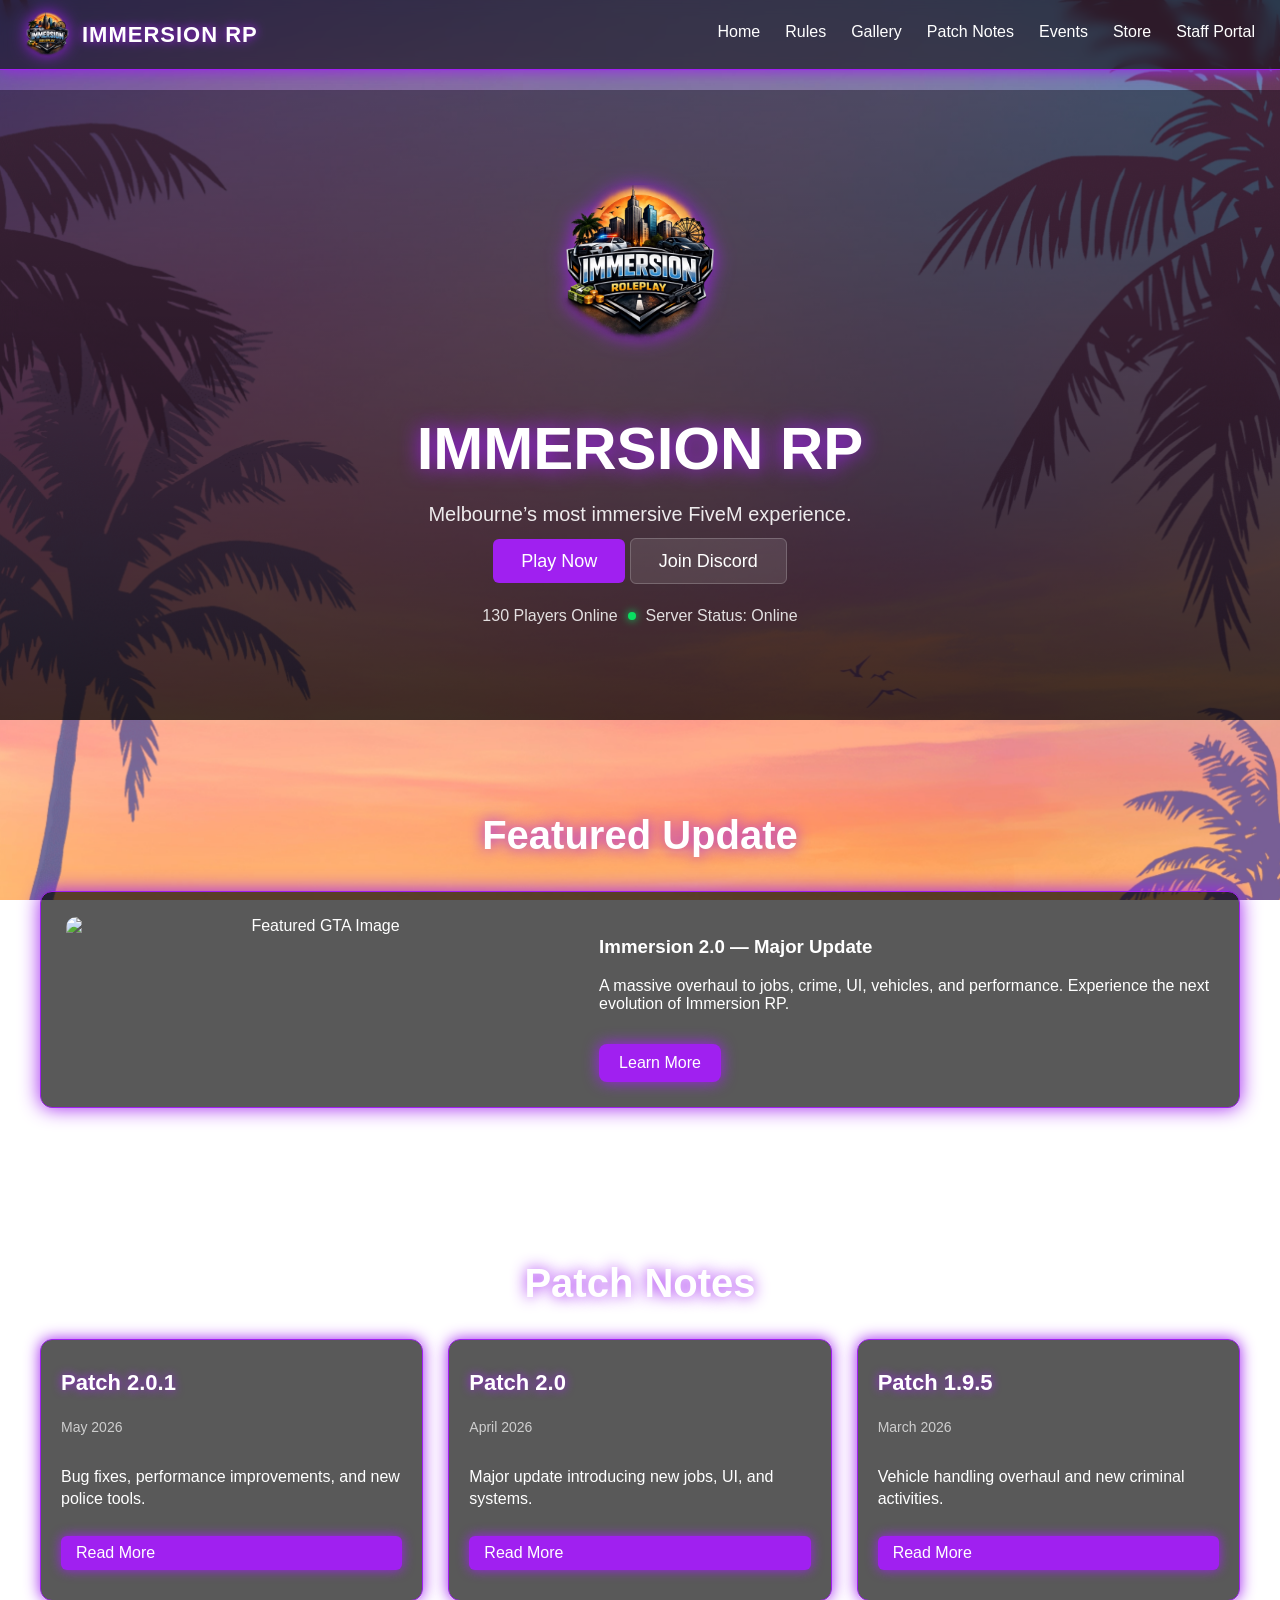
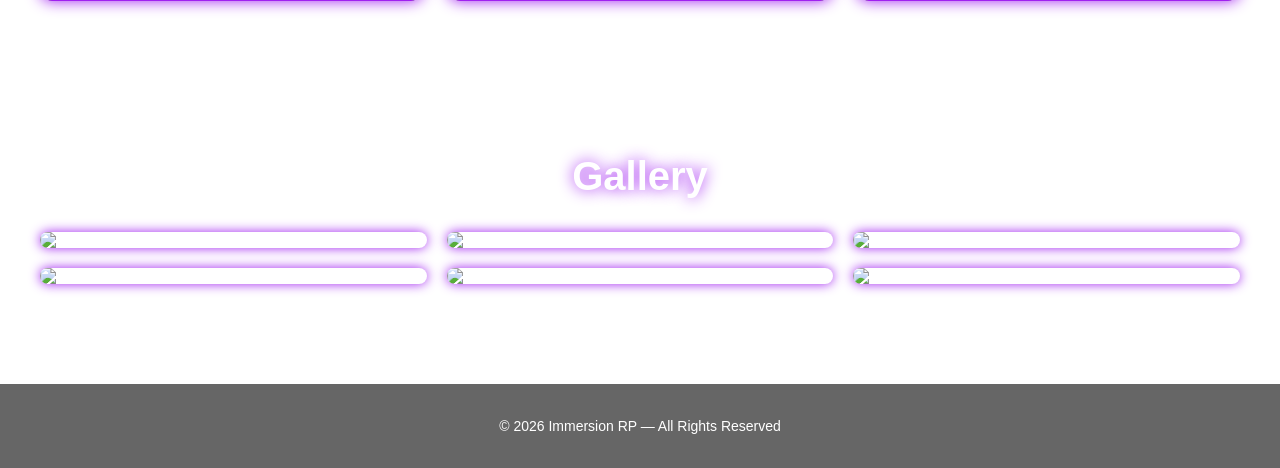
==== index.html @ 9660a522 "update" ====
<!DOCTYPE html>
<html lang="en">
<head>
  <meta charset="UTF-8">
  <title>Immersion RP</title>

  <link rel="stylesheet" href="styles/home.css">
  <script defer src="scripts/gallery.js"></script>
</head>

<body>

<!-- HEADER / NAVBAR -->
<header class="nav-header">
  <div class="nav-container">

    <div class="nav-left">
      <img src="assets/immersion-logo.png" class="nav-logo" alt="Immersion Logo">
      <span class="nav-title">IMMERSION RP</span>
    </div>

    <nav class="nav-links">
      <a href="index.html">Home</a>
      <a href="rules.html">Rules</a>
      <a href="gallery.html">Gallery</a>
      <a href="patch.html">Patch Notes</a>
      <a href="events.html">Events</a>
      <a href="store.html">Store</a>
      <a href="staff-login.html">Staff Portal</a>
    </nav>

  </div>
</header>

<!-- HERO SECTION -->
<section class="hero">
  <div class="hero-overlay"></div>

  <div class="hero-content">

    <img src="assets/immersion-logo.png" class="hero-logo" alt="Immersion Logo">

    <h1>IMMERSION RP</h1>
    <p>Melbourne’s most immersive FiveM experience.</p>

    <div class="hero-buttons">
      <a href="fivem://connect/yourserverip" class="btn-play">Play Now</a>
      <a href="https://discord.gg/yourdiscord" class="btn-discord">Join Discord</a>
    </div>

    <div class="hero-status">
      <span>130 Players Online</span>
      <span class="status-dot"></span>
      <span>Server Status: Online</span>
    </div>

  </div>
</section>

<!-- FEATURED SECTION -->
<section class="featured">
  <h2>Featured Update</h2>

  <div class="featured-box">
    <img src="https://i.imgur.com/XcQvaRJ.png" alt="Featured GTA Image">

    <div class="featured-text">
      <h3>Immersion 2.0 — Major Update</h3>
      <p>
        A massive overhaul to jobs, crime, UI, vehicles, and performance.  
        Experience the next evolution of Immersion RP.
      </p>
      <a href="#" class="btn-feature">Learn More</a>
    </div>
  </div>
</section>

<!-- PATCH NOTES -->
<section class="patch-notes">
  <h2>Patch Notes</h2>

  <div class="patch-grid">

    <div class="patch-card no-img">
      <h3>Patch 2.0.1</h3>
      <p class="date">May 2026</p>
      <p>Bug fixes, performance improvements, and new police tools.</p>
      <a href="#" class="btn-small">Read More</a>
    </div>

    <div class="patch-card no-img">
      <h3>Patch 2.0</h3>
      <p class="date">April 2026</p>
      <p>Major update introducing new jobs, UI, and systems.</p>
      <a href="#" class="btn-small">Read More</a>
    </div>

    <div class="patch-card no-img">
      <h3>Patch 1.9.5</h3>
      <p class="date">March 2026</p>
      <p>Vehicle handling overhaul and new criminal activities.</p>
      <a href="#" class="btn-small">Read More</a>
    </div>

  </div>
</section>

<!-- GALLERY -->
<section class="gallery">
  <h2>Gallery</h2>

  <div class="gallery-grid">
    <img src="https://i.imgur.com/wiGGPPd.jpeg" class="gallery-img">
    <img src="https://i.imgur.com/JMIYjAn.png" class="gallery-img">
    <img src="https://i.imgur.com/qbLDNS4.png" class="gallery-img">
    <img src="https://i.imgur.com/HSW7spc.png" class="gallery-img">
    <img src="https://i.imgur.com/SsV1N8I.png" class="gallery-img">
    <img src="https://i.imgur.com/UyNU7RH.png" class="gallery-img">
  </div>
</section>

<!-- LIGHTBOX -->
<div id="lightbox">
  <img id="lightbox-img">
</div>

<!-- FOOTER -->
<footer>
  <p>© 2026 Immersion RP — All Rights Reserved</p>
</footer>

</body>
</html>
---- styles/home.css ----
/* GLOBAL */
body {
  margin: 0;
  padding: 0;
  font-family: 'Outfit', sans-serif;
  color: white;
  background: url('/assets/gta-palm-bg.jpg') center/cover no-repeat fixed;
}

/* NAVBAR / HEADER */
.nav-header {
  width: 100%;
  position: fixed;
  top: 0;
  left: 0;
  z-index: 999;
  background: rgba(0, 0, 0, 0.55);
  backdrop-filter: blur(6px);
  border-bottom: 1px solid #a020f0;
  box-shadow: 0 0 15px #a020f0;
}

.nav-container {
  max-width: 1400px;
  margin: 0 auto;
  padding: 12px 25px;
  display: flex;
  justify-content: space-between;
  align-items: center;
}

.nav-left {
  display: flex;
  align-items: center;
  gap: 12px;
}

.nav-logo {
  width: 45px;
  height: 45px;
  filter: drop-shadow(0 0 8px #a020f0);
}

.nav-title {
  font-size: 22px;
  font-weight: 600;
  letter-spacing: 1px;
  text-shadow: 0 0 10px #a020f0;
}

.nav-links {
  display: flex;
  gap: 25px;
}

.nav-links a {
  color: white;
  text-decoration: none;
  font-size: 16px;
  transition: 0.25s;
  padding-bottom: 3px;
  border-bottom: 2px solid transparent;
}

.nav-links a:hover {
  color: #ff2bd8;
  border-bottom: 2px solid #ff2bd8;
  text-shadow: 0 0 10px #ff2bd8;
}

/* HERO SECTION — CLEAN SMALL VERSION */
.hero {
  position: relative;
  height: 70vh;
  display: flex;
  justify-content: center;
  align-items: center;
  text-align: center;
  margin-top: 90px;
  overflow: hidden;
}

.hero-overlay {
  position: absolute;
  top: 0;
  left: 0;
  width: 100%;
  height: 100%;
  background: linear-gradient(
    to bottom,
    rgba(0,0,0,0.4),
    rgba(0,0,0,0.75)
  );
  z-index: 1;
}

.hero-content {
  position: relative;
  z-index: 2;
}

.hero-logo {
  width: 160px;
  margin-bottom: 15px;
  filter: drop-shadow(0 0 10px #a020f0);
}

.hero-content h1 {
  font-size: 60px;
  font-weight: 700;
  margin-bottom: 10px;
  text-shadow: 0 0 20px #a020f0;
}

.hero-content p {
  font-size: 20px;
  opacity: 0.9;
  margin-bottom: 25px;
}

/* CLEAN BUTTONS */
.btn-play,
.btn-discord {
  padding: 12px 28px;
  font-size: 18px;
  border-radius: 6px;
  text-decoration: none;
  transition: 0.25s;
}

/* Purple play button */
.btn-play {
  background: #a020f0;
  color: white;
}

.btn-play:hover {
  background: #ff2bd8;
}

/* Transparent Discord button */
.btn-discord {
  background: rgba(255,255,255,0.1);
  color: white;
  border: 1px solid rgba(255,255,255,0.2);
}

.btn-discord:hover {
  background: rgba(255,255,255,0.2);
}

/* STATUS BAR — CLEAN */
.hero-status {
  margin-top: 35px;
  font-size: 16px;
  opacity: 0.85;
  display: flex;
  justify-content: center;
  align-items: center;
  gap: 10px;
}

.status-dot {
  width: 8px;
  height: 8px;
  background: #00ff6a;
  border-radius: 50%;
  box-shadow: 0 0 8px #00ff6a;
}

/* FEATURED SECTION */
.featured {
  padding: 60px 40px;
  text-align: center;
}

.featured h2 {
  font-size: 40px;
  text-shadow: 0 0 15px #a020f0;
}

.featured-box {
  margin-top: 30px;
  display: flex;
  gap: 30px;
  background: rgba(0,0,0,0.65);
  border: 1px solid #a020f0;
  border-radius: 12px;
  padding: 25px;
  box-shadow: 0 0 20px #a020f0;
}

.featured-box img {
  width: 45%;
  border-radius: 10px;
}

.featured-text {
  text-align: left;
  width: 55%;
}

.btn-feature {
  display: inline-block;
  margin-top: 15px;
  padding: 10px 20px;
  background: #a020f0;
  border-radius: 8px;
  text-decoration: none;
  color: white;
  box-shadow: 0 0 15px #a020f0;
  transition: 0.25s;
}

.btn-feature:hover {
  background: #ff2bd8;
  box-shadow: 0 0 25px #ff2bd8;
}

/* PATCH NOTES */
.patch-notes {
  padding: 60px 40px;
  text-align: center;
}

.patch-notes h2 {
  font-size: 40px;
  text-shadow: 0 0 15px #a020f0;
}

.patch-grid {
  margin-top: 30px;
  display: grid;
  grid-template-columns: repeat(3, 1fr);
  gap: 25px;
}

.patch-card {
  background: rgba(0,0,0,0.65);
  border: 1px solid #a020f0;
  border-radius: 12px;
  padding: 30px 20px;
  box-shadow: 0 0 15px #a020f0;
  transition: 0.25s;
  display: flex;
  flex-direction: column;
  justify-content: center;
  text-align: left;
}

.patch-card:hover {
  transform: translateY(-6px);
  box-shadow: 0 0 25px #ff2bd8;
}

.patch-card h3 {
  margin-top: 0;
  margin-bottom: 8px;
  font-size: 22px;
  text-shadow: 0 0 10px #a020f0;
}

.patch-card .date {
  opacity: 0.7;
  font-size: 14px;
  margin-bottom: 12px;
}

.patch-card p {
  margin-bottom: 15px;
  line-height: 1.4;
}

.btn-small {
  display: inline-block;
  margin-top: 10px;
  padding: 8px 15px;
  background: #a020f0;
  border-radius: 6px;
  text-decoration: none;
  color: white;
  box-shadow: 0 0 12px #a020f0;
  transition: 0.25s;
}

.btn-small:hover {
  background: #ff2bd8;
  box-shadow: 0 0 20px #ff2bd8;
}

/* GALLERY */
.gallery {
  padding: 60px 40px;
  text-align: center;
}

.gallery h2 {
  font-size: 40px;
  text-shadow: 0 0 15px #a020f0;
}

.gallery-grid {
  margin-top: 30px;
  display: grid;
  grid-template-columns: repeat(3, 1fr);
  gap: 20px;
}

.gallery-img {
  width: 100%;
  border-radius: 10px;
  cursor: pointer;
  transition: 0.25s;
  box-shadow: 0 0 12px #a020f0;
}

.gallery-img:hover {
  transform: scale(1.03);
  box-shadow: 0 0 25px #ff2bd8;
}

/* LIGHTBOX */
#lightbox {
  position: fixed;
  top: 0;
  left: 0;
  width: 100%;
  height: 100%;
  background: rgba(0,0,0,0.85);
  display: none;
  justify-content: center;
  align-items: center;
}

#lightbox-img {
  max-width: 90%;
  max-height: 90%;
  border-radius: 10px;
  box-shadow: 0 0 25px #a020f0;
}

/* FOOTER */
footer {
  text-align: center;
  padding: 20px;
  background: rgba(0,0,0,0.75);
  margin-top: 40px;
  font-size: 14px;
  opacity: 0.8;
}
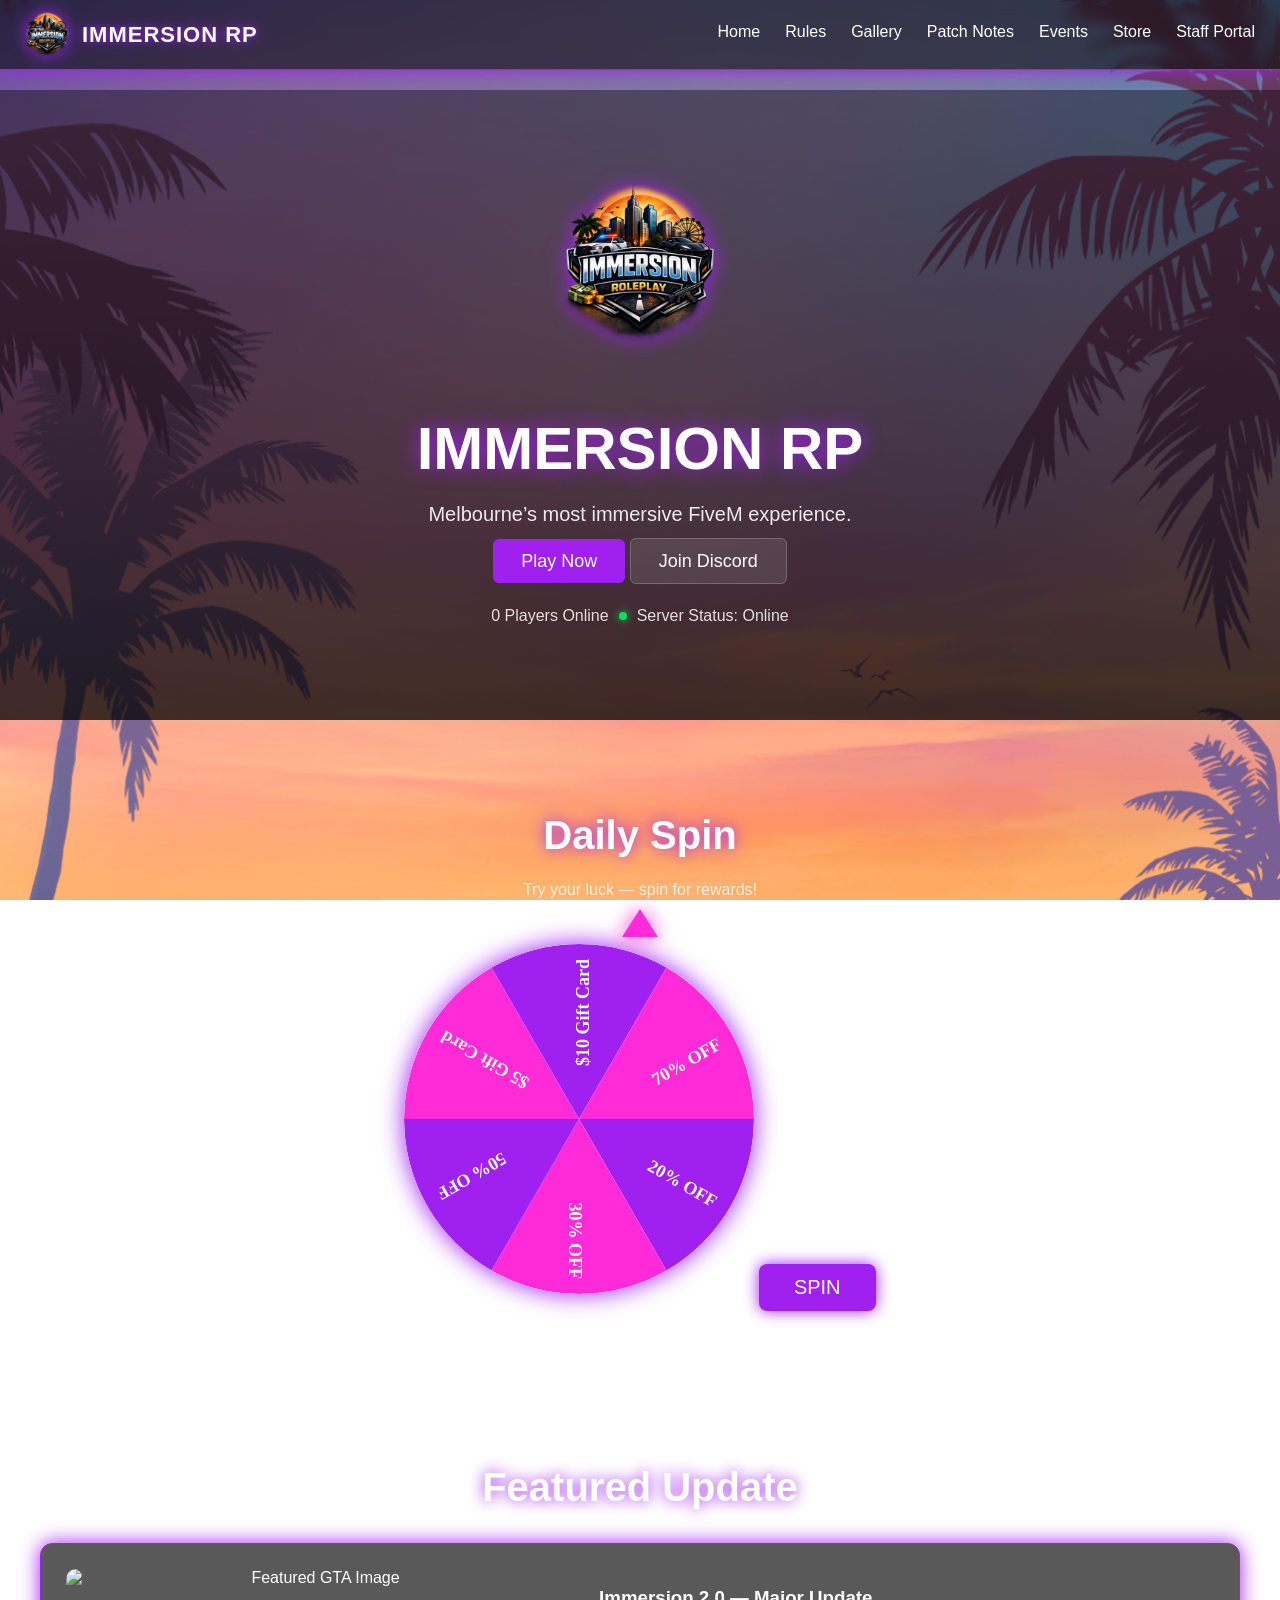
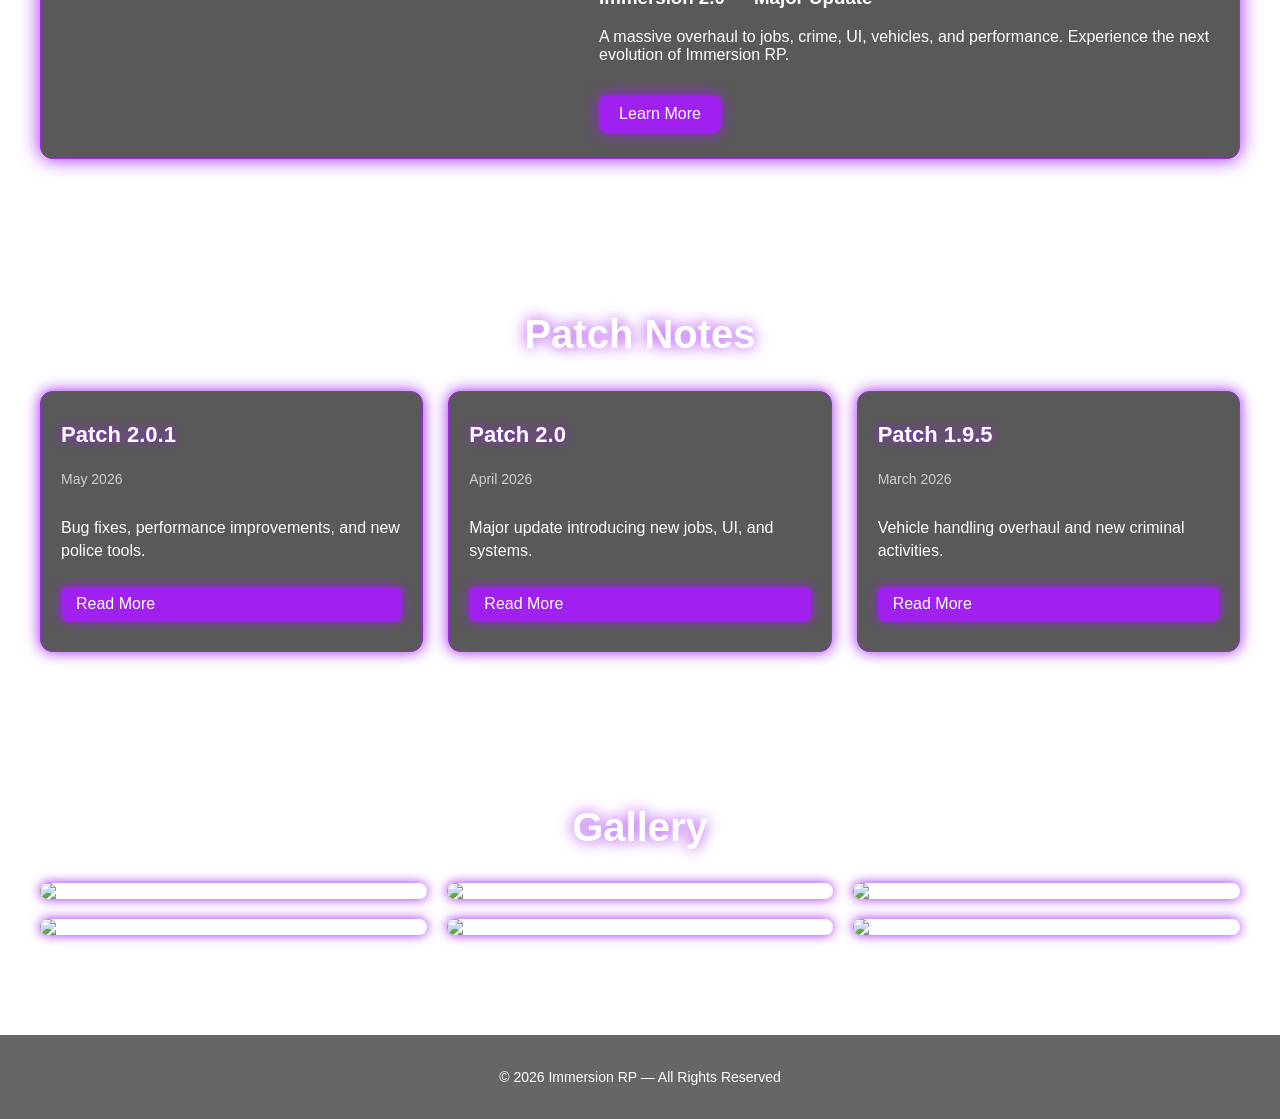
==== commit 9bc61e2b: "update" ====
--- a/index.html
+++ b/index.html
@@ -6,6 +6,7 @@
 
   <link rel="stylesheet" href="styles/home.css">
   <script defer src="scripts/gallery.js"></script>
+  <script defer src="scripts/spin.js"></script>
 </head>
 
 <body>
@@ -49,11 +50,25 @@
     </div>
 
     <div class="hero-status">
-      <span>130 Players Online</span>
+      <span>0 Players Online</span>
       <span class="status-dot"></span>
       <span>Server Status: Online</span>
     </div>
 
+  </div>
+</section>
+
+<!-- DAILY SPIN PREVIEW SECTION -->
+<section class="spin-preview">
+  <h2>Daily Spin</h2>
+  <p class="spin-sub">Try your luck — spin for rewards!</p>
+
+  <div class="spin-wrapper">
+    <div class="spin-pointer"></div>
+
+    <canvas id="spinWheel" width="350" height="350"></canvas>
+
+    <button id="spinButton" class="spin-btn">SPIN</button>
   </div>
 </section>
 
--- a/styles/home.css
+++ b/styles/home.css
@@ -168,6 +168,65 @@
   box-shadow: 0 0 8px #00ff6a;
 }
 
+/* DAILY SPIN PREVIEW */
+.spin-preview {
+  padding: 60px 40px;
+  text-align: center;
+}
+
+.spin-preview h2 {
+  font-size: 40px;
+  text-shadow: 0 0 15px #a020f0;
+}
+
+.spin-sub {
+  opacity: 0.8;
+  margin-top: -10px;
+  margin-bottom: 25px;
+}
+
+.spin-wrapper {
+  position: relative;
+  display: inline-block;
+  margin-top: 20px;
+}
+
+#spinWheel {
+  border-radius: 50%;
+  box-shadow: 0 0 25px #a020f0;
+}
+
+.spin-pointer {
+  width: 0;
+  height: 0;
+  border-left: 18px solid transparent;
+  border-right: 18px solid transparent;
+  border-bottom: 28px solid #ff2bd8;
+  position: absolute;
+  top: -35px;
+  left: 50%;
+  transform: translateX(-50%);
+  filter: drop-shadow(0 0 10px #ff2bd8);
+}
+
+.spin-btn {
+  margin-top: 20px;
+  padding: 12px 35px;
+  font-size: 20px;
+  background: #a020f0;
+  color: white;
+  border: none;
+  border-radius: 8px;
+  cursor: pointer;
+  transition: 0.25s;
+  box-shadow: 0 0 15px #a020f0;
+}
+
+.spin-btn:hover {
+  background: #ff2bd8;
+  box-shadow: 0 0 25px #ff2bd8;
+}
+
 /* FEATURED SECTION */
 .featured {
   padding: 60px 40px;
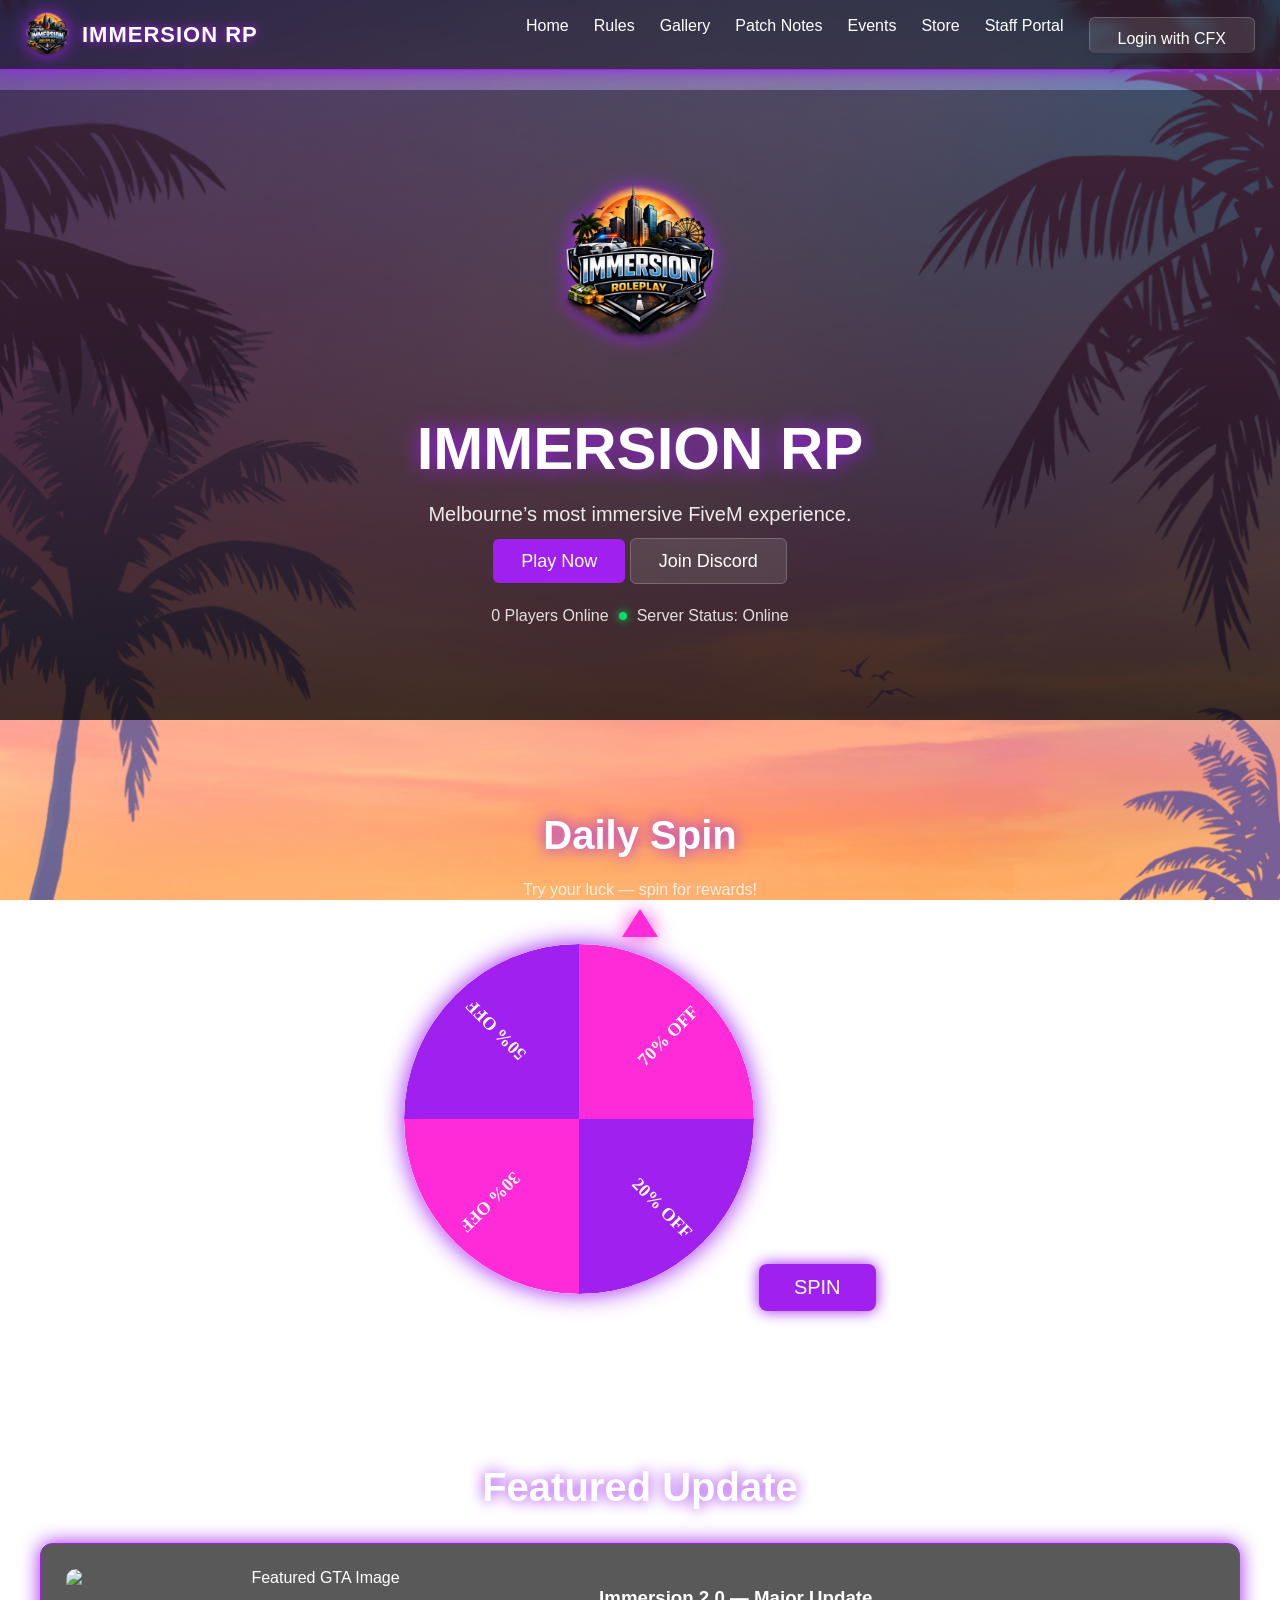
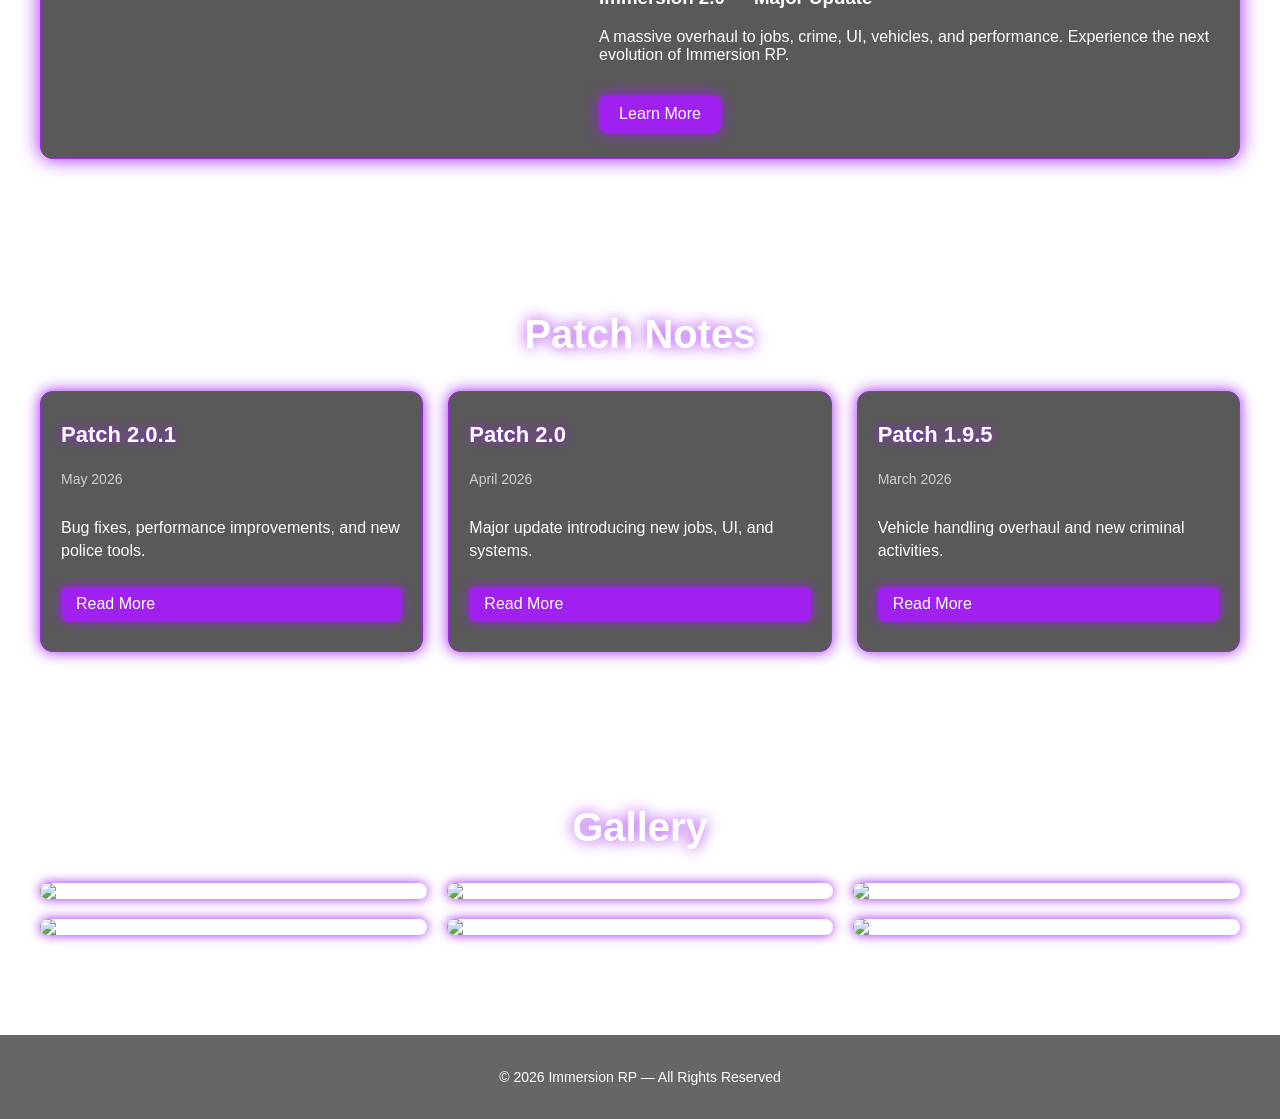
==== commit 83d73d3c: "update" ====
--- a/index.html
+++ b/index.html
@@ -28,6 +28,7 @@
       <a href="events.html">Events</a>
       <a href="store.html">Store</a>
       <a href="staff-login.html">Staff Portal</a>
+      <a href="/api/auth/cfx" class="btn-discord">Login with CFX</a>
     </nav>
 
   </div>
--- a/styles/home.css
+++ b/styles/home.css
@@ -65,6 +65,23 @@
 .nav-links a:hover {
   color: #ff2bd8;
   border-bottom: 2px solid #ff2bd8;
+  text-shadow: 0 0 10px #ff2bd8;
+}
+
+/* CFX LOGIN BUTTON */
+.nav-links a.cfx-login {
+  padding: 8px 18px;
+  border-radius: 6px;
+  background: rgba(255,255,255,0.1);
+  border: 1px solid rgba(255,255,255,0.2);
+  color: white;
+  transition: 0.25s;
+}
+
+.nav-links a.cfx-login:hover {
+  background: rgba(255,255,255,0.2);
+  color: #ff2bd8;
+  border-color: #ff2bd8;
   text-shadow: 0 0 10px #ff2bd8;
 }
 
@@ -407,3 +424,58 @@
   font-size: 14px;
   opacity: 0.8;
 }
+
+/* REWARD POPUP */
+.reward-popup {
+  position: fixed;
+  top: 0;
+  left: 0;
+  width: 100%;
+  height: 100%;
+  background: rgba(0,0,0,0.75);
+  display: flex;
+  justify-content: center;
+  align-items: center;
+  animation: fadeIn 0.3s ease;
+  z-index: 9999;
+}
+
+.reward-box {
+  background: rgba(20, 20, 20, 0.95);
+  padding: 30px 40px;
+  border-radius: 12px;
+  text-align: center;
+  box-shadow: 0 0 25px #a020f0;
+  border: 1px solid #a020f0;
+}
+
+.reward-box h2 {
+  margin: 0 0 10px;
+  font-size: 32px;
+  text-shadow: 0 0 15px #a020f0;
+}
+
+.reward-box p {
+  font-size: 22px;
+  margin-bottom: 20px;
+}
+
+#closePopup {
+  padding: 10px 25px;
+  background: #a020f0;
+  border: none;
+  border-radius: 8px;
+  color: white;
+  font-size: 18px;
+  cursor: pointer;
+  transition: 0.25s;
+}
+
+#closePopup:hover {
+  background: #ff2bd8;
+}
+
+@keyframes fadeIn {
+  from { opacity: 0; }
+  to { opacity: 1; }
+}
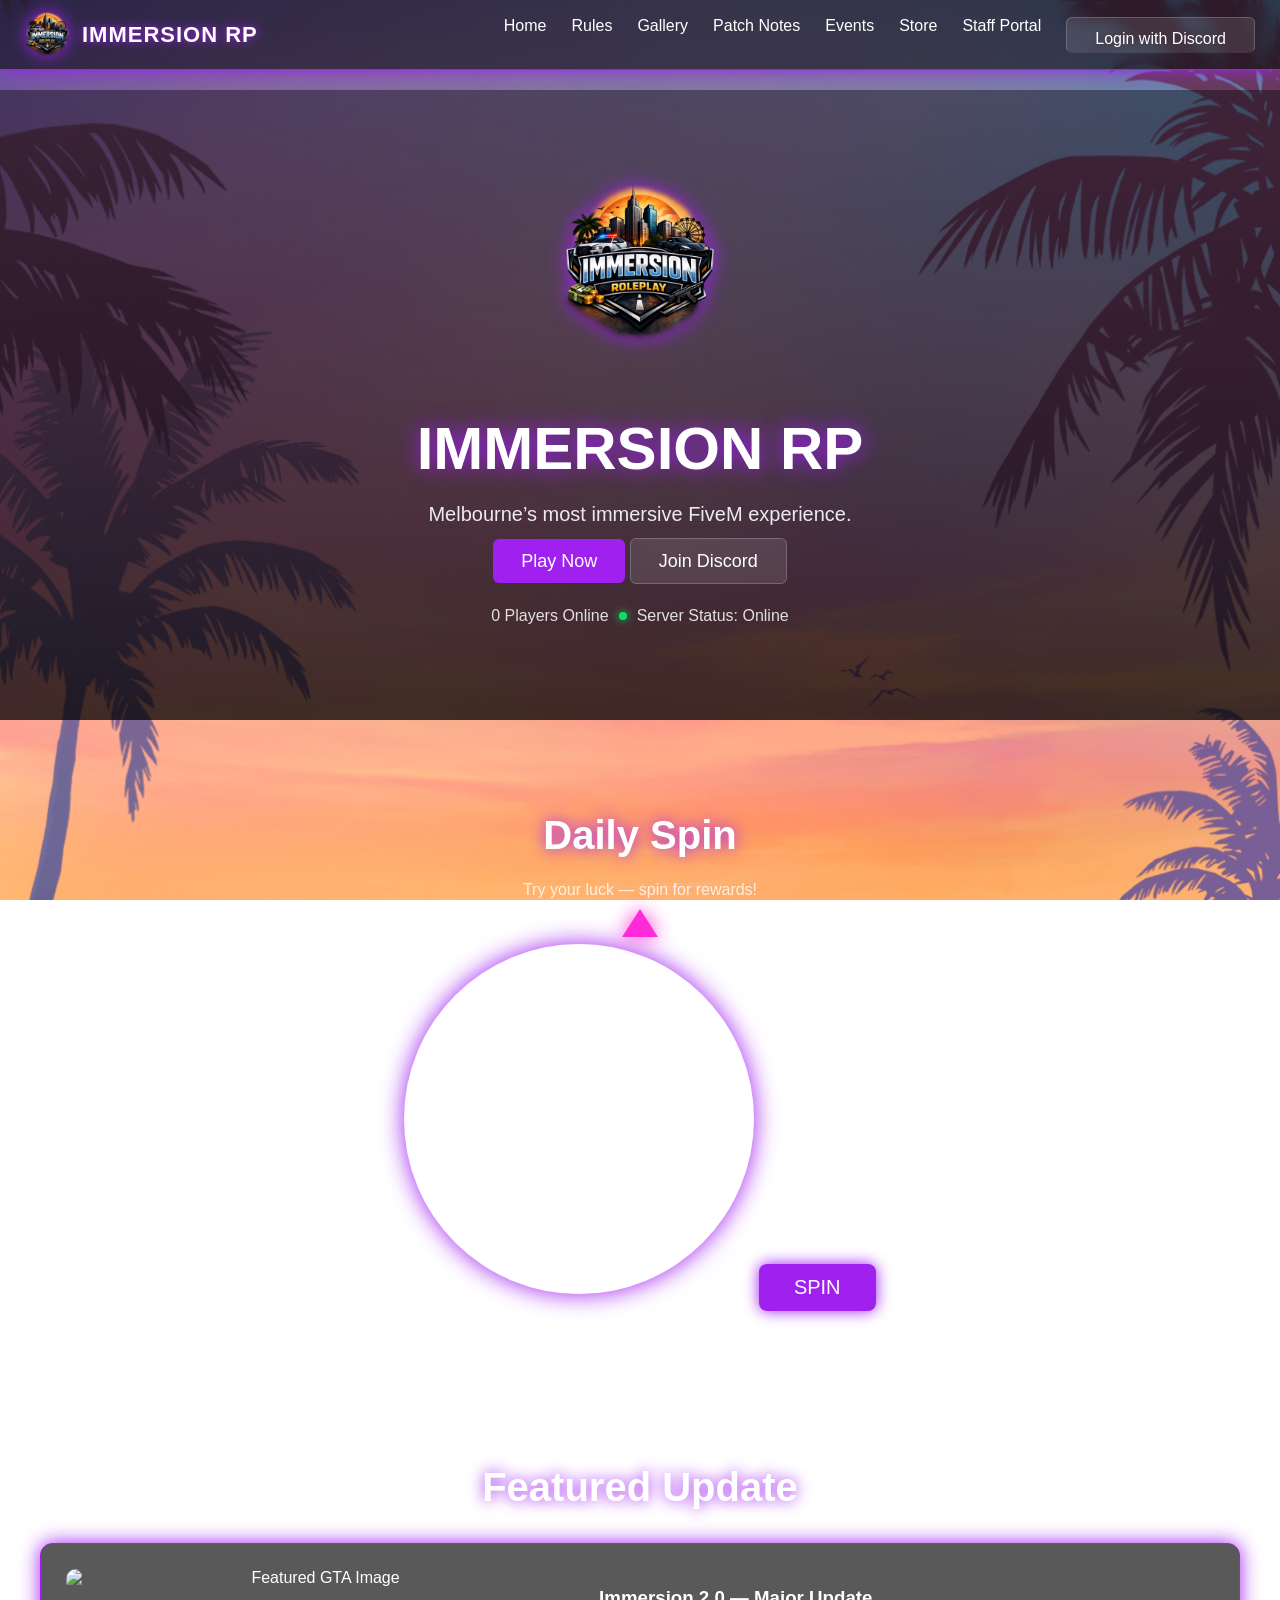
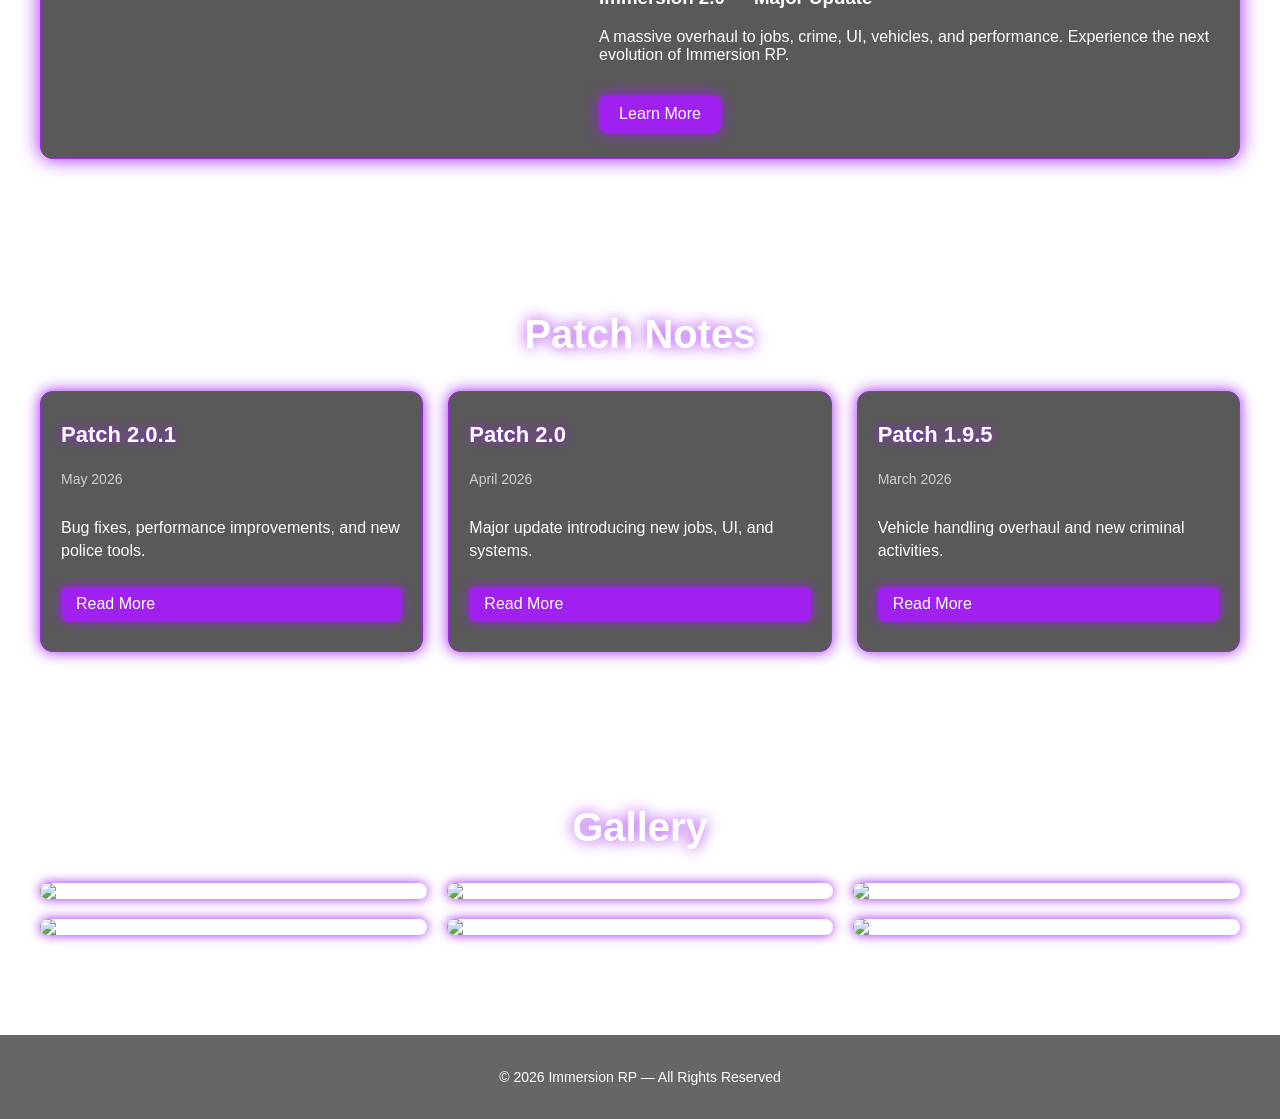
==== commit 1453843a: "update" ====
--- a/index.html
+++ b/index.html
@@ -28,7 +28,7 @@
       <a href="events.html">Events</a>
       <a href="store.html">Store</a>
       <a href="staff-login.html">Staff Portal</a>
-      <a href="/api/auth/cfx" class="btn-discord">Login with CFX</a>
+      <a href="/api/auth/discord/discord" class="btn-discord">Login with Discord</a>
     </nav>
 
   </div>
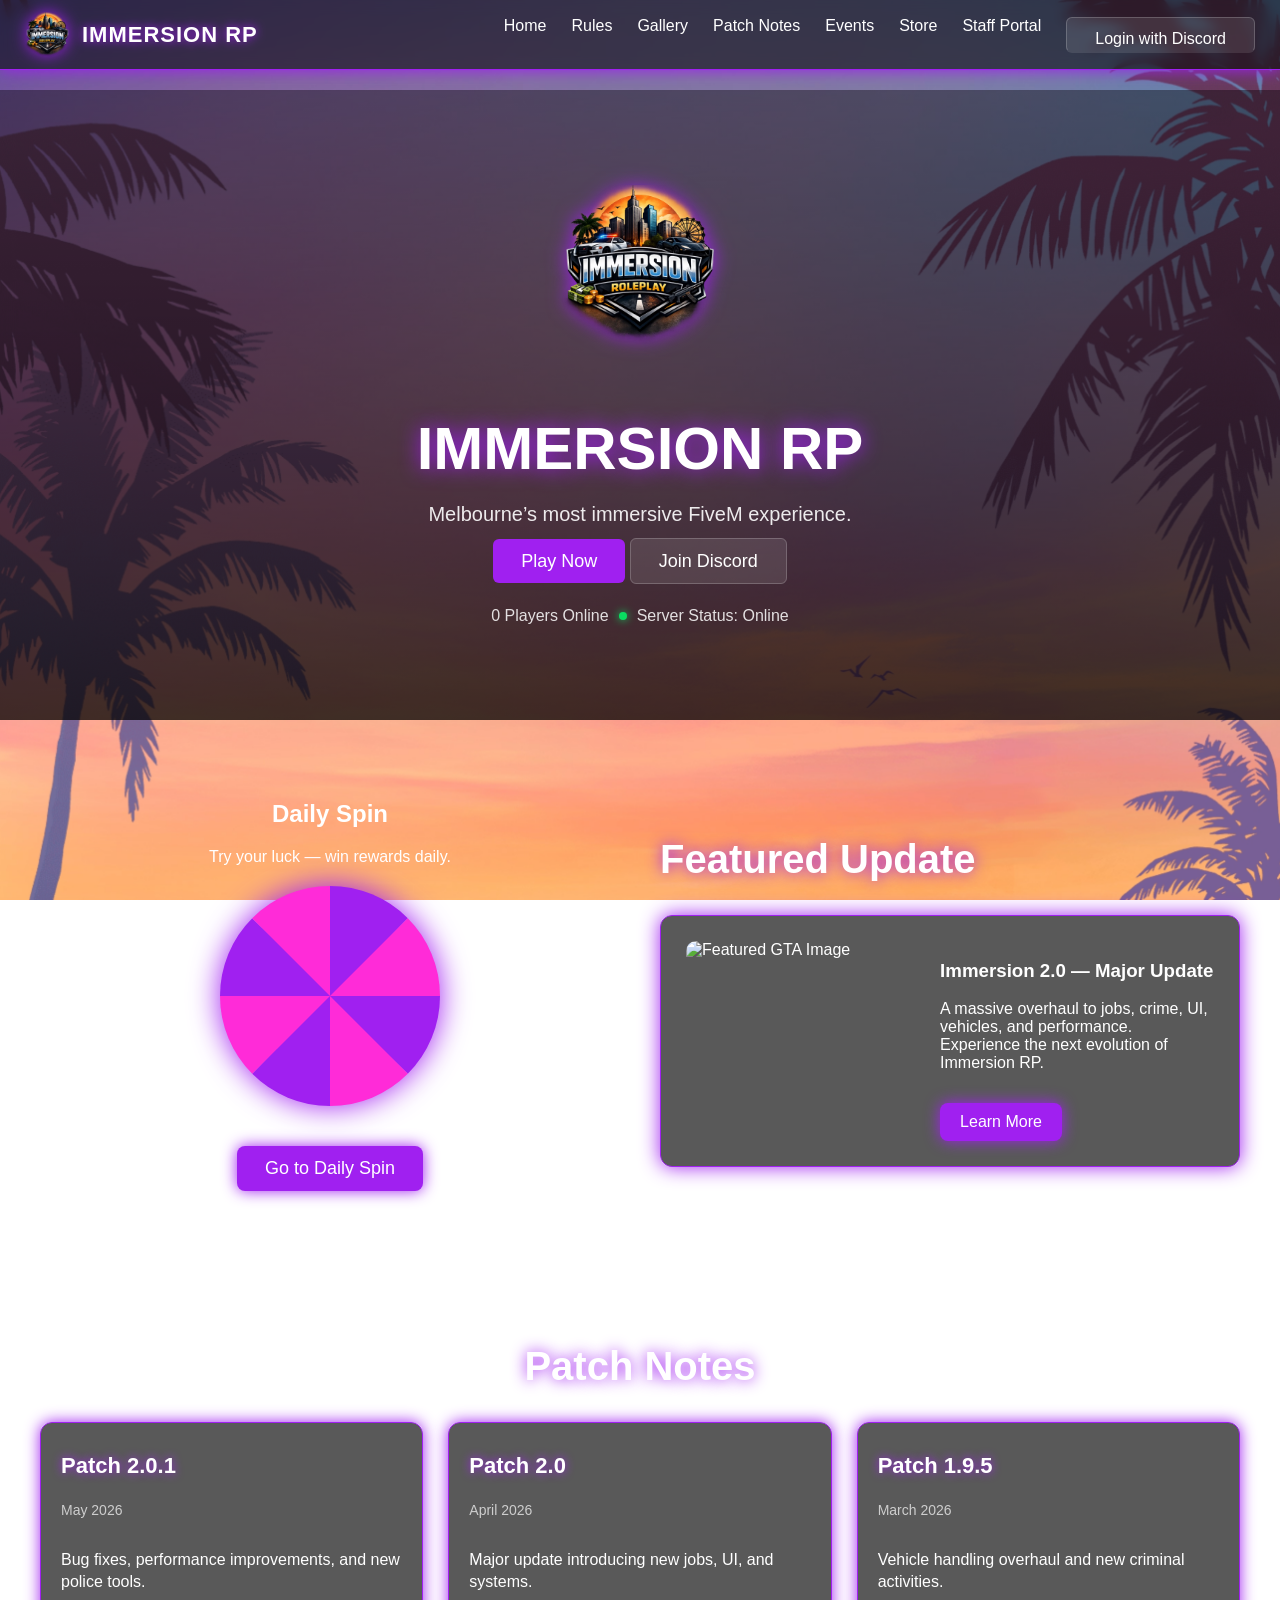
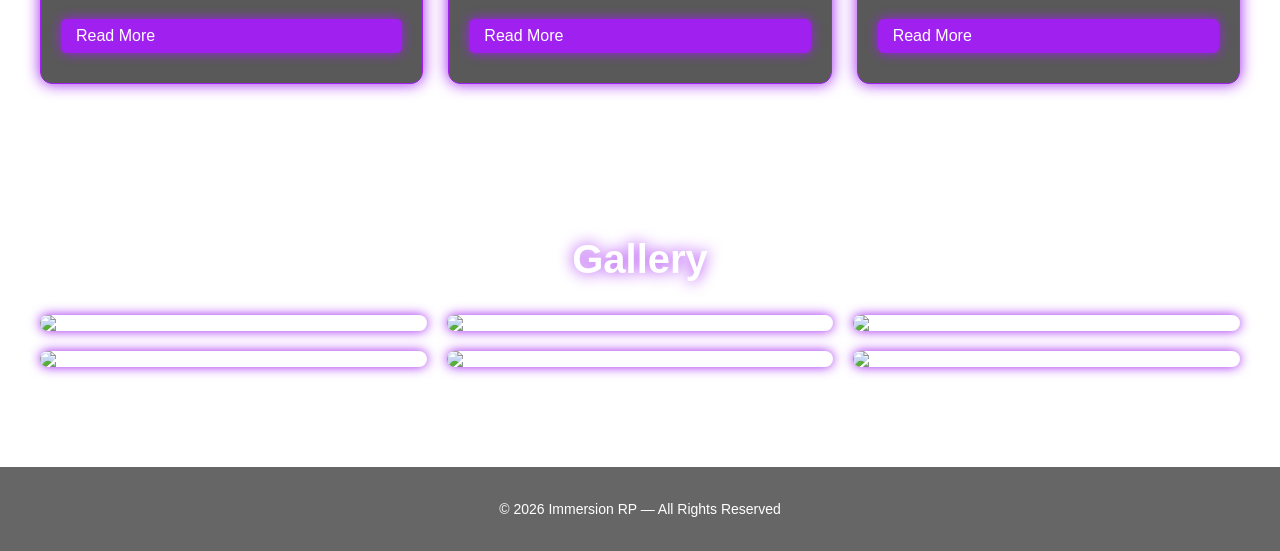
==== commit 01fc22bb: "update" ====
--- a/index.html
+++ b/index.html
@@ -6,7 +6,6 @@
 
   <link rel="stylesheet" href="styles/home.css">
   <script defer src="scripts/gallery.js"></script>
-  <script defer src="scripts/spin.js"></script>
 </head>
 
 <body>
@@ -28,7 +27,8 @@
       <a href="events.html">Events</a>
       <a href="store.html">Store</a>
       <a href="staff-login.html">Staff Portal</a>
-      <a href="/api/auth/discord/discord" class="btn-discord">Login with Discord</a>
+
+      <a href="/api/auth/discord/discord" class="btn-discord login-btn">Login with Discord</a>
     </nav>
 
   </div>
@@ -59,36 +59,39 @@
   </div>
 </section>
 
-<!-- DAILY SPIN PREVIEW SECTION -->
-<section class="spin-preview">
-  <h2>Daily Spin</h2>
-  <p class="spin-sub">Try your luck — spin for rewards!</p>
-
-  <div class="spin-wrapper">
-    <div class="spin-pointer"></div>
-
-    <canvas id="spinWheel" width="350" height="350"></canvas>
-
-    <button id="spinButton" class="spin-btn">SPIN</button>
-  </div>
-</section>
-
-<!-- FEATURED SECTION -->
-<section class="featured">
-  <h2>Featured Update</h2>
-
-  <div class="featured-box">
-    <img src="https://i.imgur.com/XcQvaRJ.png" alt="Featured GTA Image">
-
-    <div class="featured-text">
-      <h3>Immersion 2.0 — Major Update</h3>
-      <p>
-        A massive overhaul to jobs, crime, UI, vehicles, and performance.  
-        Experience the next evolution of Immersion RP.
-      </p>
-      <a href="#" class="btn-feature">Learn More</a>
-    </div>
-  </div>
+<!-- DAILY SPIN + FEATURED UPDATE -->
+<section class="home-spin-feature">
+  
+  <!-- LEFT: MINI WHEEL -->
+  <div class="spin-left">
+    <h2>Daily Spin</h2>
+    <p class="spin-sub">Try your luck — win rewards daily.</p>
+
+    <div class="spin-preview-wheel">
+      <canvas id="miniWheel" width="220" height="220"></canvas>
+    </div>
+
+    <a href="spin.html" class="btn-spin-page">Go to Daily Spin</a>
+  </div>
+
+  <!-- RIGHT: FEATURED UPDATE -->
+  <div class="spin-right">
+    <h2>Featured Update</h2>
+
+    <div class="featured-box">
+      <img src="https://i.imgur.com/XcQvaRJ.png" alt="Featured GTA Image">
+
+      <div class="featured-text">
+        <h3>Immersion 2.0 — Major Update</h3>
+        <p>
+          A massive overhaul to jobs, crime, UI, vehicles, and performance.  
+          Experience the next evolution of Immersion RP.
+        </p>
+        <a href="#" class="btn-feature">Learn More</a>
+      </div>
+    </div>
+  </div>
+
 </section>
 
 <!-- PATCH NOTES -->
@@ -145,5 +148,80 @@
   <p>© 2026 Immersion RP — All Rights Reserved</p>
 </footer>
 
+<!-- MINI WHEEL SCRIPT -->
+<script>
+document.addEventListener("DOMContentLoaded", () => {
+  const canvas = document.getElementById("miniWheel");
+  if (!canvas) return;
+
+  const ctx = canvas.getContext("2d");
+
+  const slices = ["100","200","300","400","500","600","700","800"];
+  const colors = ["#a020f0","#ff2bd8","#a020f0","#ff2bd8","#a020f0","#ff2bd8","#a020f0","#ff2bd8"];
+  const arc = (2 * Math.PI) / slices.length;
+
+  for (let i = 0; i < slices.length; i++) {
+    const angle = i * arc;
+
+    ctx.beginPath();
+    ctx.fillStyle = colors[i];
+    ctx.moveTo(110, 110);
+    ctx.arc(110, 110, 110, angle, angle + arc);
+    ctx.fill();
+  }
+});
+</script>
+
+<!-- LOGIN / LOGOUT / AVATAR SCRIPT -->
+<script>
+  function getCookie(name) {
+    return document.cookie
+      .split("; ")
+      .find(row => row.startsWith(name + "="))
+      ?.split("=")[1];
+  }
+
+  async function fetchDiscordUser(id) {
+    try {
+      const res = await fetch(`/api/auth/discord/user?id=${id}`);
+      if (!res.ok) return null;
+      return await res.json();
+    } catch {
+      return null;
+    }
+  }
+
+  async function updateNavbar() {
+    const id = getCookie("discord_id");
+    if (!id) return;
+
+    const user = await fetchDiscordUser(id);
+    if (!user) return;
+
+    const loginBtn = document.querySelector(".login-btn");
+    if (loginBtn) loginBtn.remove();
+
+    const nav = document.querySelector(".nav-links");
+
+    const wrapper = document.createElement("div");
+    wrapper.className = "nav-user";
+
+    wrapper.innerHTML = `
+      <img src="https://cdn.discordapp.com/avatars/${user.id}/${user.avatar}.png" class="nav-avatar">
+      <span class="nav-username">${user.username}</span>
+      <button class="logout-btn">Logout</button>
+    `;
+
+    nav.appendChild(wrapper);
+
+    document.querySelector(".logout-btn").addEventListener("click", () => {
+      document.cookie = "discord_id=; Path=/; Max-Age=0;";
+      window.location.reload();
+    });
+  }
+
+  updateNavbar();
+</script>
+
 </body>
 </html>
--- a/styles/home.css
+++ b/styles/home.css
@@ -85,7 +85,49 @@
   text-shadow: 0 0 10px #ff2bd8;
 }
 
-/* HERO SECTION — CLEAN SMALL VERSION */
+/* NAVBAR USER BADGE */
+.nav-user {
+  display: flex;
+  align-items: center;
+  gap: 12px;
+  padding: 6px 14px;
+  background: rgba(0,0,0,0.55);
+  border: 1px solid #a020f0;
+  border-radius: 8px;
+  box-shadow: 0 0 12px #a020f0;
+}
+
+.nav-avatar {
+  width: 32px;
+  height: 32px;
+  border-radius: 50%;
+  box-shadow: 0 0 10px #a020f0;
+}
+
+.nav-username {
+  font-size: 15px;
+  color: white;
+  font-weight: 500;
+  text-shadow: 0 0 10px #a020f0;
+}
+
+.logout-btn {
+  background: #ff4444;
+  border: none;
+  padding: 6px 12px;
+  border-radius: 6px;
+  color: white;
+  cursor: pointer;
+  font-size: 14px;
+  transition: 0.25s;
+}
+
+.logout-btn:hover {
+  background: #cc0000;
+  box-shadow: 0 0 12px #ff2bd8;
+}
+
+/* HERO SECTION */
 .hero {
   position: relative;
   height: 70vh;
@@ -145,7 +187,6 @@
   transition: 0.25s;
 }
 
-/* Purple play button */
 .btn-play {
   background: #a020f0;
   color: white;
@@ -155,7 +196,6 @@
   background: #ff2bd8;
 }
 
-/* Transparent Discord button */
 .btn-discord {
   background: rgba(255,255,255,0.1);
   color: white;
@@ -166,7 +206,7 @@
   background: rgba(255,255,255,0.2);
 }
 
-/* STATUS BAR — CLEAN */
+/* STATUS BAR */
 .hero-status {
   margin-top: 35px;
   font-size: 16px;
@@ -185,76 +225,50 @@
   box-shadow: 0 0 8px #00ff6a;
 }
 
-/* DAILY SPIN PREVIEW */
-.spin-preview {
+/* HOMEPAGE SPIN + FEATURED SIDE-BY-SIDE */
+.home-spin-feature {
+  display: grid;
+  grid-template-columns: 1fr 1fr;
+  gap: 40px;
   padding: 60px 40px;
-  text-align: center;
-}
-
-.spin-preview h2 {
+  align-items: center;
+}
+
+.spin-left {
+  text-align: center;
+}
+
+.spin-preview-wheel {
+  margin: 20px auto;
+  width: 220px;
+  height: 220px;
+  filter: drop-shadow(0 0 15px #a020f0);
+}
+
+.btn-spin-page {
+  display: inline-block;
+  margin-top: 20px;
+  padding: 12px 28px;
+  background: #a020f0;
+  color: white;
+  border-radius: 8px;
+  text-decoration: none;
+  font-size: 18px;
+  box-shadow: 0 0 15px #a020f0;
+  transition: 0.25s;
+}
+
+.btn-spin-page:hover {
+  background: #ff2bd8;
+  box-shadow: 0 0 25px #ff2bd8;
+}
+
+.spin-right h2 {
   font-size: 40px;
   text-shadow: 0 0 15px #a020f0;
 }
 
-.spin-sub {
-  opacity: 0.8;
-  margin-top: -10px;
-  margin-bottom: 25px;
-}
-
-.spin-wrapper {
-  position: relative;
-  display: inline-block;
-  margin-top: 20px;
-}
-
-#spinWheel {
-  border-radius: 50%;
-  box-shadow: 0 0 25px #a020f0;
-}
-
-.spin-pointer {
-  width: 0;
-  height: 0;
-  border-left: 18px solid transparent;
-  border-right: 18px solid transparent;
-  border-bottom: 28px solid #ff2bd8;
-  position: absolute;
-  top: -35px;
-  left: 50%;
-  transform: translateX(-50%);
-  filter: drop-shadow(0 0 10px #ff2bd8);
-}
-
-.spin-btn {
-  margin-top: 20px;
-  padding: 12px 35px;
-  font-size: 20px;
-  background: #a020f0;
-  color: white;
-  border: none;
-  border-radius: 8px;
-  cursor: pointer;
-  transition: 0.25s;
-  box-shadow: 0 0 15px #a020f0;
-}
-
-.spin-btn:hover {
-  background: #ff2bd8;
-  box-shadow: 0 0 25px #ff2bd8;
-}
-
 /* FEATURED SECTION */
-.featured {
-  padding: 60px 40px;
-  text-align: center;
-}
-
-.featured h2 {
-  font-size: 40px;
-  text-shadow: 0 0 15px #a020f0;
-}
-
 .featured-box {
   margin-top: 30px;
   display: flex;
